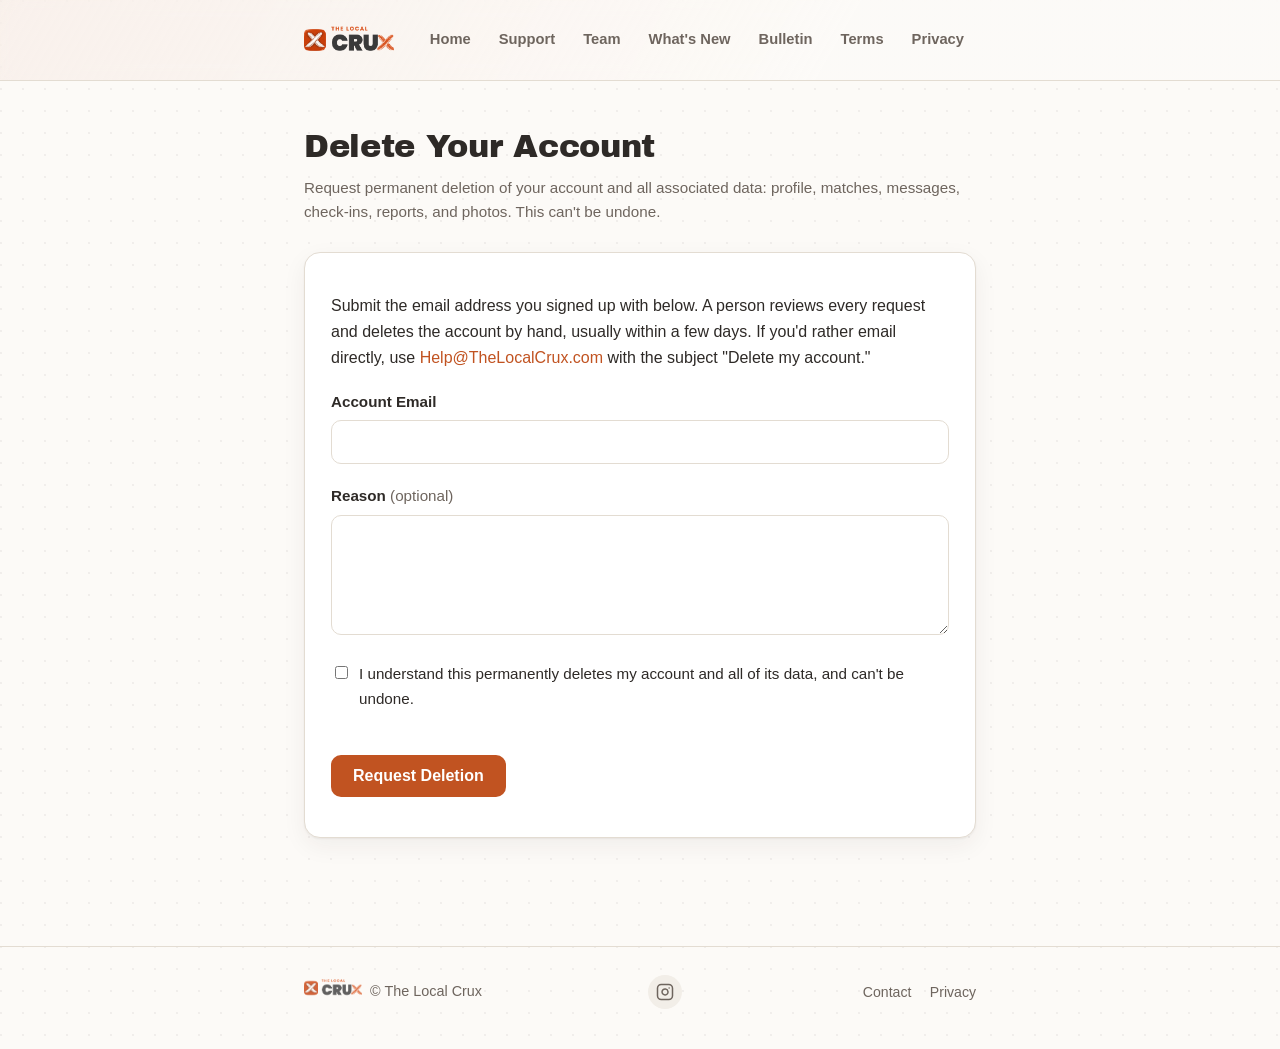
==== account-deletion.html @ 985649b0 "Fix remaining grammar issues found in dedicated pass - Privacy Policy: display-name terminology now " ====
<!doctype html>
<html lang="en">
<head>
<meta charset="utf-8">
<meta name="viewport" content="width=device-width, initial-scale=1">
<title>The Local Crux: Delete Your Account</title>
<meta name="description" content="Request permanent deletion of your account and data on The Local Crux.">
<link rel="icon" type="image/png" sizes="32x32" href="assets/favicon-32.png">
<link rel="icon" type="image/png" sizes="16x16" href="assets/favicon-16.png">
<link rel="apple-touch-icon" sizes="180x180" href="assets/apple-touch-icon.png">
<link rel="preconnect" href="https://fonts.googleapis.com">
<link rel="preconnect" href="https://fonts.gstatic.com" crossorigin>
<link href="https://fonts.googleapis.com/css2?family=Archivo+Black&display=swap" rel="stylesheet">
<link rel="stylesheet" href="assets/style.css">
<script src="https://challenges.cloudflare.com/turnstile/v0/api.js" async defer></script>
</head>
<body>
  <header class="site">
    <div class="wrap">
      <a class="brand" href="/" aria-label="The Local Crux">
        <picture>
          <source srcset="assets/logo-dark.png" media="(prefers-color-scheme: dark)">
          <img src="assets/logo-light.png" alt="The Local Crux">
        </picture>
      </a>
      <nav>
        <a href="/">Home</a>
        <a href="support.html">Support</a>
        <a href="team.html">Team</a>
        <a href="whats-new.html">What's New</a>
        <a href="bulletin-submit.html">Bulletin</a>
        <a href="terms.html">Terms</a>
        <a href="privacy.html">Privacy</a>
      </nav>
    </div>
  </header>

  <main>
    <div class="wrap page-title">
      <h1>Delete Your Account</h1>
      <p class="meta">Request permanent deletion of your account and all associated data: profile, matches, messages, check-ins, reports, and photos. This can't be undone.</p>
    </div>

    <div class="wrap">
      <div class="card">
        <p>Submit the email address you signed up with below. A person reviews every request and deletes the account by hand, usually within a few days. If you'd rather email directly, use <a href="mailto:Help@TheLocalCrux.com">Help@TheLocalCrux.com</a> with the subject "Delete my account."</p>

        <form id="deletion-form">
          <label for="email">Account Email</label>
          <input type="email" id="email" name="email" required maxlength="320">

          <label for="reason">Reason <span class="optional">(optional)</span></label>
          <textarea id="reason" name="reason" maxlength="2000"></textarea>

          <label style="display: flex; align-items: flex-start; gap: 8px; font-weight: 400;">
            <input type="checkbox" id="confirm" required style="width: auto; margin-top: 4px;">
            <span>I understand this permanently deletes my account and all of its data, and can't be undone.</span>
          </label>

          <div class="honeypot" aria-hidden="true">
            <label for="website">Website</label>
            <input type="text" id="website" name="website" tabindex="-1" autocomplete="off">
          </div>

          <div class="cf-turnstile" data-sitekey="0x4AAAAAAEW5UgV8NWczo5ST" data-action="account_deletion_request"></div>

          <button type="submit" id="submit-button" class="btn" style="margin-top: 20px;">Request Deletion</button>
        </form>
        <p id="status" class="status" role="status"></p>
      </div>
    </div>
  </main>

  <footer class="site">
    <div class="wrap">
      <div class="brand">
        <picture>
          <source srcset="assets/logo-dark.png" media="(prefers-color-scheme: dark)">
          <img src="assets/logo-light.png" alt="">
        </picture>
        <span>© The Local Crux</span>
      </div>
      <div class="social-links">
        <a href="https://www.instagram.com/thelocalcrux/" target="_blank" rel="noopener" aria-label="Follow The Local Crux on Instagram">
          <svg width="18" height="18" viewBox="0 0 24 24" fill="none" stroke="currentColor" stroke-width="2" stroke-linecap="round" stroke-linejoin="round"><rect x="2" y="2" width="20" height="20" rx="5"/><path d="M16 11.37A4 4 0 1 1 12.63 8 4 4 0 0 1 16 11.37z"/><line x1="17.5" y1="6.5" x2="17.51" y2="6.5"/></svg>
        </a>
      </div>
      <nav>
        <a href="mailto:Help@TheLocalCrux.com">Contact</a>
        <a href="privacy.html">Privacy</a>
      </nav>
    </div>
  </footer>

  <script>
    const ENDPOINT = "https://xioisuktsokyuupnobes.supabase.co/functions/v1/account-deletion-request";
    const form = document.getElementById("deletion-form");
    const statusEl = document.getElementById("status");
    const submitButton = document.getElementById("submit-button");

    form.addEventListener("submit", async (event) => {
      event.preventDefault();
      statusEl.textContent = "";
      statusEl.className = "status";

      const turnstileToken = form.querySelector('[name="cf-turnstile-response"]')?.value;
      if (!turnstileToken) {
        statusEl.textContent = "Please complete the verification check above.";
        statusEl.className = "status error";
        return;
      }

      submitButton.disabled = true;
      statusEl.textContent = "Submitting…";

      const body = {
        email: form.email.value.trim(),
        reason: form.reason.value.trim(),
        website: form.website.value,
        turnstile_token: turnstileToken,
      };

      try {
        const response = await fetch(ENDPOINT, {
          method: "POST",
          headers: { "Content-Type": "application/json" },
          body: JSON.stringify(body),
        });
        const result = await response.json();
        if (!response.ok || !result.ok) {
          throw new Error(result.error || "Something went wrong.");
        }
        form.style.display = "none";
        statusEl.textContent = "Thanks, we've received your request and will delete your account and data within a few days.";
        statusEl.className = "status success";
      } catch (error) {
        statusEl.textContent = "Couldn't submit that: " + error.message + " You can also email Help@TheLocalCrux.com directly.";
        statusEl.className = "status error";
        submitButton.disabled = false;
        if (window.turnstile) {
          window.turnstile.reset();
        }
      }
    });
  </script>

  <script data-name="BMC-Widget" data-cfasync="false" src="https://cdnjs.buymeacoffee.com/1.0.0/widget.prod.min.js" data-id="thelocalcrux" data-description="Support me on Buy me a coffee!" data-message="" data-color="#C15321" data-position="Right" data-x_margin="18" data-y_margin="18"></script>
</body>
</html>
---- assets/style.css ----
/* The Local Crux — shared site styling.
   Tokens mirror the app's own CruxColors (lib/theme.dart) exactly, light
   and dark, so the website and the app read as the same product. */

:root {
  --crux-orange: #c15321;
  --crux-orange-pressed: #9a4119;
  --crux-orange-wash: #f6e9e2;
  --crux-charcoal: #2e2a27;
  --crux-slate: #6e655e;
  --crux-ivory: #fcfaf7;
  --crux-stone: #f2eee8;
  --crux-sand: #e3dcd2;
  --crux-danger: #b3261e;

  --bg: var(--crux-ivory);
  --bg-card: #ffffff;
  --text: var(--crux-charcoal);
  --text-muted: var(--crux-slate);
  --accent: var(--crux-orange);
  --accent-pressed: var(--crux-orange-pressed);
  --accent-wash: var(--crux-orange-wash);
  --border: var(--crux-sand);
  --shadow: 0 1px 2px rgba(46, 42, 39, 0.06), 0 8px 24px rgba(46, 42, 39, 0.06);

  /* Grades (5.10a, V4) are set in a distinct face at every gym and
     guidebook — borrowed here for anything that's a version/build/date
     tag rather than prose, so it reads as data, not a heading. */
  --font-mono: "IBM Plex Mono", ui-monospace, SFMono-Regular, Menlo, Consolas, monospace;
}

@media (prefers-color-scheme: dark) {
  :root {
    --crux-orange: #d97757;
    --crux-orange-pressed: #f0a87e;
    --crux-orange-wash: #3d2a20;
    --crux-charcoal: #f2eee8;
    --crux-slate: #a79c92;
    --crux-ivory: #1c1917;
    --crux-stone: #352e28;
    --crux-sand: #453d36;

    --bg: var(--crux-ivory);
    --bg-card: #221f1c;
    --text: var(--crux-charcoal);
    --text-muted: var(--crux-slate);
    --accent: var(--crux-orange);
    --accent-pressed: var(--crux-orange-pressed);
    --accent-wash: var(--crux-orange-wash);
    --border: var(--crux-sand);
    --shadow: 0 1px 2px rgba(0, 0, 0, 0.3), 0 8px 24px rgba(0, 0, 0, 0.35);
  }
}

* { box-sizing: border-box; }

html { color-scheme: light dark; }

body {
  margin: 0;
  font-family: -apple-system, BlinkMacSystemFont, "Segoe UI", Roboto, Helvetica, Arial, sans-serif;
  color: var(--text);
  background: var(--bg);
  /* A faint chalk-dust grain over the page background — texture, not a
     photo, so it stays fast and never looks like generic stock art. */
  background-image:
    radial-gradient(circle at 1px 1px, rgba(110, 101, 94, 0.08) 1px, transparent 0);
  background-size: 22px 22px;
  line-height: 1.6;
  -webkit-font-smoothing: antialiased;
}

a { color: var(--accent); text-decoration: none; }
a:hover { text-decoration: underline; }

.wrap {
  max-width: 720px;
  margin: 0 auto;
  padding: 0 24px;
}

/* ---------------------------------------------------------------------
   Header
--------------------------------------------------------------------- */

header.site {
  position: sticky;
  top: 0;
  z-index: 20;
  border-bottom: 1px solid var(--border);
  /* A soft warm-to-neutral wash, not a full accent gradient -- the header
     still needs to read as chrome, not another content card. Translucent
     (color-mix against transparent) so the backdrop blur actually shows
     through scrolled content underneath, rather than sitting on solid. */
  background: linear-gradient(
    120deg,
    color-mix(in srgb, var(--accent-wash) 55%, transparent),
    color-mix(in srgb, var(--bg) 92%, transparent) 65%
  );
  backdrop-filter: blur(10px);
  -webkit-backdrop-filter: blur(10px);
}

header.site .wrap {
  display: flex;
  align-items: center;
  justify-content: space-between;
  padding-top: 20px;
  padding-bottom: 20px;
  gap: 16px;
  flex-wrap: wrap;
}

header.site .brand {
  display: flex;
  align-items: center;
  gap: 10px;
  /* Flex items default to min-width: auto, which refuses to shrink below
     content size and defeats the row's own flex-wrap — on a narrow phone
     this silently widened the whole page instead of wrapping the nav. */
  min-width: 0;
}

header.site .brand img {
  height: 28px;
  width: auto;
  display: block;
}

header.site nav {
  display: flex;
  gap: 4px;
  flex-wrap: wrap;
  min-width: 0;
}

header.site nav a {
  color: var(--text-muted);
  font-size: 0.92em;
  font-weight: 600;
  padding: 8px 12px;
  border-radius: 999px;
  text-decoration: none;
  transition: background-color 0.15s ease, color 0.15s ease;
}

header.site nav a:hover {
  background: var(--accent-wash);
  color: var(--accent-pressed);
}

header.site nav a.current {
  background: var(--accent-wash);
  color: var(--accent-pressed);
}

/* ---------------------------------------------------------------------
   Hero (index.html only)
--------------------------------------------------------------------- */

.hero {
  position: relative;
  /* Longhand on purpose: this element is always .hero.wrap together, and
     a padding shorthand here would silently zero .wrap's left/right
     padding (a 3-value shorthand's implied left = its right = 0) --
     real bug, caught testing at a phone width, edge-to-edge text. */
  padding-top: 56px;
  padding-bottom: 8px;
  text-align: center;
  overflow: hidden;
}

/* The signature: a dashed beta line with two marked holds, the way a
   climber marks a route on a topo photo — behind the headline rather
   than illustrating anything literally. Static, not animated: the
   line itself is the moment, it doesn't need to move too. */
/* A soft glow, not a spotlight -- centered behind the mark/headline,
   the same accent used everywhere else rather than a new color. */
.hero::before {
  content: "";
  position: absolute;
  top: -80px;
  left: 50%;
  transform: translateX(-50%);
  width: 520px;
  height: 420px;
  background: radial-gradient(circle, var(--accent) 0%, transparent 68%);
  opacity: 0.14;
  z-index: 0;
  pointer-events: none;
}

@media (prefers-color-scheme: dark) {
  .hero::before { opacity: 0.22; }
}

.hero .route-line {
  position: absolute;
  top: -10px;
  left: 50%;
  transform: translateX(-50%);
  width: min(640px, 160%);
  height: auto;
  opacity: 0.55;
  z-index: 0;
  pointer-events: none;
}

@media (prefers-color-scheme: dark) {
  .hero .route-line { opacity: 0.4; }
}

.hero .eyebrow {
  position: relative;
  z-index: 1;
  display: inline-block;
  font-size: 0.78em;
  font-weight: 700;
  letter-spacing: 0.14em;
  text-transform: uppercase;
  color: var(--accent-pressed);
  margin: 0 0 14px;
}

.hero img.mark,
.hero h1,
.hero .tagline {
  position: relative;
  z-index: 1;
}

.hero h1 .accent { color: var(--accent); }

.hero img.mark {
  width: 88px;
  height: 88px;
  border-radius: 22px;
  box-shadow: var(--shadow);
  margin-bottom: 24px;
}

.hero h1 {
  font-family: "Archivo Black", -apple-system, BlinkMacSystemFont, sans-serif;
  font-weight: 400;
  font-size: clamp(2rem, 5vw, 2.8rem);
  letter-spacing: -0.01em;
  margin: 0 0 12px;
  color: var(--text);
}

.hero .tagline {
  font-size: 1.15em;
  color: var(--text-muted);
  max-width: 480px;
  margin: 0 auto;
}

.download-stack {
  display: flex;
  flex-direction: column;
  gap: 14px;
  margin-top: 32px;
}

.download-card {
  margin: 0;
  padding: 18px 22px;
}

.download-card-actions {
  display: flex;
  gap: 10px;
  flex: none;
}

/* Both cards: instructions on top, then the button(s), then (Android only)
   the disclaimer below that — a plain vertical stack of direct children,
   uniform between the two cards. */
.download-card-stacked strong { display: block; margin-bottom: 4px; }
.download-card-stacked > p { margin: 0 0 14px; }
.download-card-stacked .btn { display: inline-flex; }
.download-card-stacked .download-card-actions { margin-bottom: 12px; }
.download-card-stacked .download-note { margin-top: 0; }
.download-card-stacked .btn + .download-note { margin-top: 14px; }

@media (max-width: 640px) {
  .download-card-actions {
    flex-direction: column;
    align-items: stretch;
    width: 100%;
  }
}

.download-note {
  color: var(--text-muted);
  font-size: 0.85em;
  margin: 12px 0 0;
}

/* ---------------------------------------------------------------------
   Page header (legal / form pages — no hero, just a title block)
--------------------------------------------------------------------- */

.page-title {
  /* Longhand — see .hero's comment above, same collision with .wrap. */
  padding-top: 40px;
  padding-bottom: 8px;
}

.page-title h1 {
  font-family: "Archivo Black", -apple-system, BlinkMacSystemFont, sans-serif;
  font-weight: 400;
  font-size: 2rem;
  letter-spacing: -0.01em;
  margin: 0 0 4px;
  color: var(--text);
}

.page-title .meta {
  color: var(--text-muted);
  margin: 0;
  font-size: 0.95em;
}

/* ---------------------------------------------------------------------
   Content sections
--------------------------------------------------------------------- */

main { padding-bottom: 32px; }

h2 {
  font-size: 1.3em;
  margin-top: 44px;
  margin-bottom: 12px;
  display: flex;
  align-items: center;
  gap: 10px;
}

h2 svg { flex: none; color: var(--accent); }

.card {
  background: var(--bg-card);
  border: 1px solid var(--border);
  border-radius: 16px;
  padding: 24px 26px;
  margin: 20px 0;
  box-shadow: var(--shadow);
}

.card strong {
  display: block;
  font-size: 1.05em;
  margin-bottom: 6px;
}

/* A version/build tag styled like a grade badge — whats-new.html. */
.build-tag {
  display: inline-block;
  font-family: var(--font-mono);
  font-size: 0.85em;
  font-weight: 600;
  letter-spacing: 0.02em;
  color: var(--accent-pressed);
  background: var(--accent-wash);
  padding: 3px 10px;
  border-radius: 6px;
}

.card p:last-child { margin-bottom: 0; }

.card-grid {
  display: grid;
  grid-template-columns: 1fr;
  gap: 16px;
  margin: 20px 0;
}

@media (min-width: 620px) {
  .card-grid { grid-template-columns: 1fr 1fr; }
}

.card-grid .card { margin: 0; }

.icon-badge {
  display: inline-flex;
  align-items: center;
  justify-content: center;
  width: 40px;
  height: 40px;
  border-radius: 12px;
  background: var(--accent-wash);
  color: var(--accent-pressed);
  margin-bottom: 12px;
}

/* ---------------------------------------------------------------------
   Meet the Team (team.html)
--------------------------------------------------------------------- */

.team-grid {
  display: grid;
  grid-template-columns: 1fr;
  gap: 16px;
  margin: 20px 0;
}

@media (min-width: 620px) {
  .team-grid { grid-template-columns: 1fr 1fr; }
}

.team-card {
  margin: 0;
  text-align: center;
}

.team-photo {
  width: 140px;
  height: 140px;
  border-radius: 50%;
  object-fit: cover;
  margin: 0 auto 16px;
  display: block;
}

.team-card strong { font-size: 1.15em; margin-bottom: 2px; }

.team-pronouns {
  font-family: var(--font-mono);
  font-weight: 400;
  font-size: 0.75em;
  color: var(--text-muted);
}

.team-title {
  color: var(--accent-pressed);
  font-weight: 600;
  font-size: 0.9em;
  margin: 0 0 12px;
}

.team-email {
  font-size: 0.9em;
  margin: 14px 0 0;
}

.team-links {
  display: flex;
  justify-content: center;
  flex-wrap: wrap;
  gap: 10px;
  margin-top: 14px;
}

.team-links .btn {
  padding: 8px 16px;
  font-size: 0.9em;
}

.team-contact {
  text-align: center;
  color: var(--text-muted);
  margin: 28px 0 0;
}

.team-bio-pending {
  color: var(--text-muted);
  font-style: italic;
}

/* ---------------------------------------------------------------------
   Buttons
--------------------------------------------------------------------- */

.btn {
  display: inline-flex;
  align-items: center;
  gap: 8px;
  background: var(--accent);
  color: #fff;
  border: none;
  border-radius: 10px;
  padding: 12px 22px;
  font-size: 1em;
  font-weight: 600;
  cursor: pointer;
  text-decoration: none;
  transition: background-color 0.15s ease, transform 0.1s ease;
}

.btn:hover { background: var(--accent-pressed); text-decoration: none; }
.btn:active { transform: scale(0.98); }
.btn:disabled { opacity: 0.6; cursor: default; }

.btn.secondary {
  background: transparent;
  color: var(--accent);
  border: 1.5px solid var(--accent);
}

.btn.secondary:hover { background: var(--accent-wash); }

/* ---------------------------------------------------------------------
   Doc nav (legal pages' Terms · Privacy · Liability · Guidelines strip)
--------------------------------------------------------------------- */

.doc-nav {
  display: flex;
  flex-wrap: wrap;
  gap: 6px 4px;
  margin: 18px 0 8px;
  padding: 0;
  list-style: none;
}

.doc-nav a, .doc-nav strong {
  font-size: 0.88em;
  padding: 6px 12px;
  border-radius: 999px;
  text-decoration: none;
}

.doc-nav a {
  color: var(--text-muted);
  background: var(--crux-stone);
}

.doc-nav a:hover { background: var(--accent-wash); color: var(--accent-pressed); }

.doc-nav strong {
  color: var(--accent-pressed);
  background: var(--accent-wash);
  font-weight: 700;
}

/* ---------------------------------------------------------------------
   Form (bulletin-submit.html)
--------------------------------------------------------------------- */

form label {
  display: block;
  font-weight: 600;
  margin: 20px 0 6px;
  font-size: 0.95em;
}

form label .optional { font-weight: 400; color: var(--text-muted); }

input[type="text"], input[type="email"], input[type="url"], input[type="number"],
input[type="date"], textarea, select {
  width: 100%;
  padding: 12px 14px;
  border: 1.5px solid var(--border);
  border-radius: 10px;
  font-size: 1em;
  font-family: inherit;
  background: var(--bg-card);
  color: var(--text);
}

input:focus, textarea:focus, select:focus {
  outline: none;
  border-color: var(--accent);
}

textarea { min-height: 120px; resize: vertical; }

.honeypot { position: absolute; left: -9999px; width: 1px; height: 1px; overflow: hidden; }

.cf-turnstile { margin-top: 24px; }

.status { margin-top: 16px; font-size: 0.95em; }
.status.error { color: var(--crux-danger); }
.status.success { color: #1a7a3a; }

/* ---------------------------------------------------------------------
   Legal doc body (headings/paragraphs from legal_documents.dart)
--------------------------------------------------------------------- */

.legal-body ul { padding-left: 22px; }
.legal-body li { margin-bottom: 8px; }

/* ---------------------------------------------------------------------
   Footer
--------------------------------------------------------------------- */

footer.site {
  border-top: 1px solid var(--border);
  margin-top: 56px;
}

footer.site .wrap {
  padding: 28px 24px 40px;
  display: flex;
  align-items: center;
  justify-content: space-between;
  flex-wrap: wrap;
  gap: 12px;
}

footer.site .brand {
  display: flex;
  align-items: center;
  gap: 8px;
  color: var(--text-muted);
  font-size: 0.9em;
}

footer.site .brand img { height: 18px; width: auto; opacity: 0.8; }

footer.site nav a {
  color: var(--text-muted);
  font-size: 0.88em;
  margin-left: 14px;
}

.social-links {
  display: flex;
  align-items: center;
  gap: 10px;
}

.social-links a {
  display: inline-flex;
  align-items: center;
  justify-content: center;
  width: 34px;
  height: 34px;
  border-radius: 999px;
  color: var(--text-muted);
  background: var(--crux-stone);
  transition: background-color 0.15s ease, color 0.15s ease;
}

.social-links a:hover {
  background: var(--accent-wash);
  color: var(--accent-pressed);
  text-decoration: none;
}
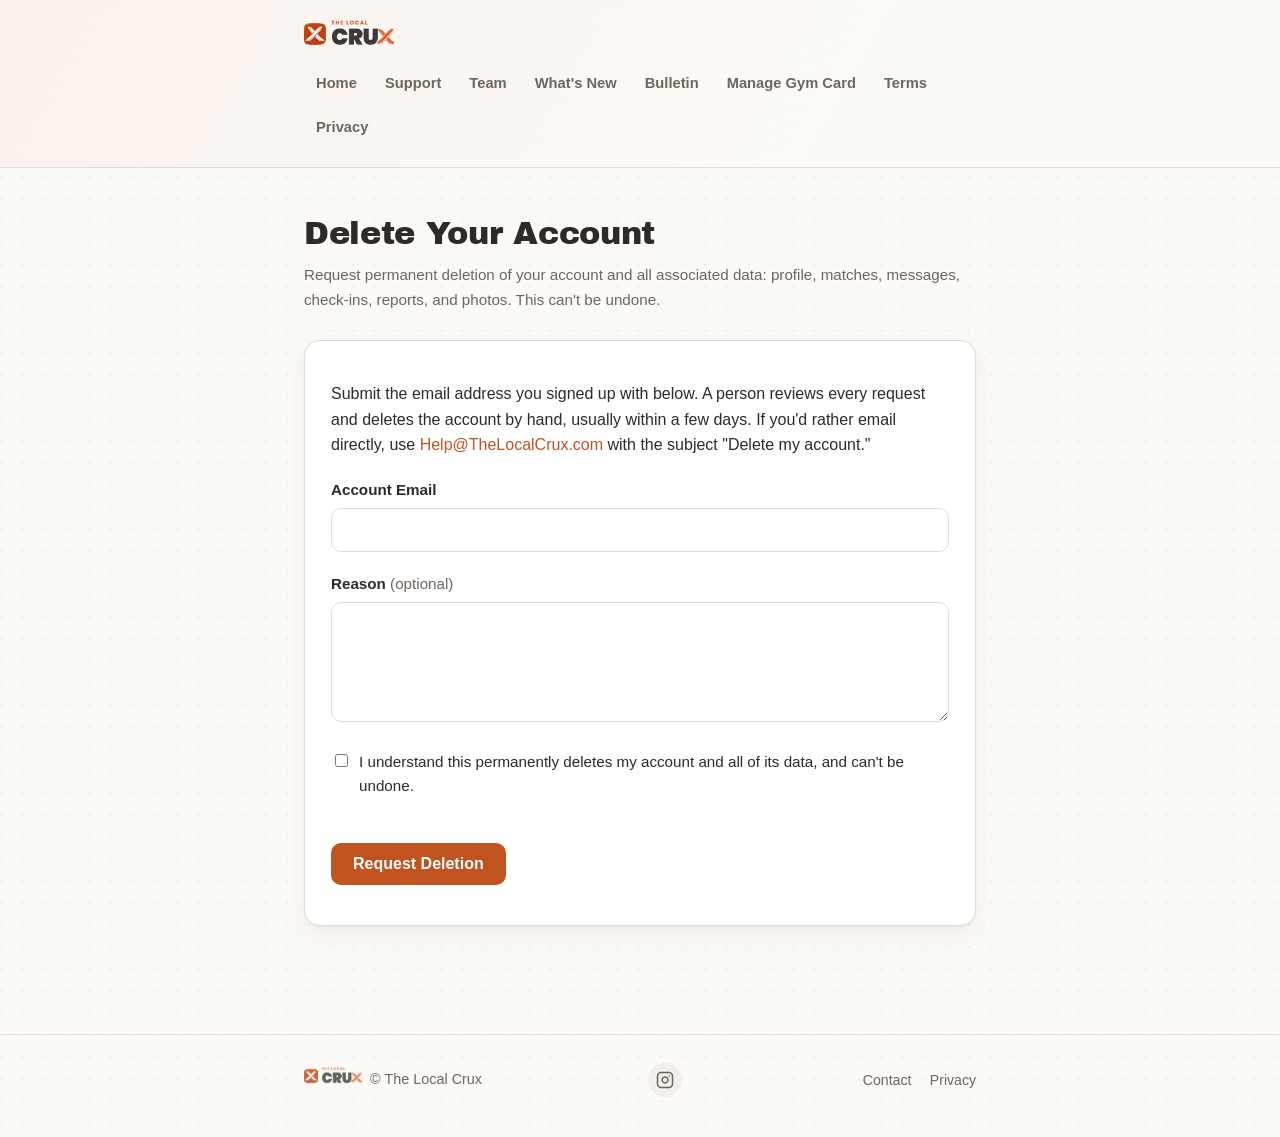
==== commit c3f50669: "Add "Manage Gym Card" to the main site nav (Local Crux Flutter issue #373) Requested directly: a top" ====
--- a/account-deletion.html
+++ b/account-deletion.html
@@ -13,6 +13,33 @@
 <link href="https://fonts.googleapis.com/css2?family=Archivo+Black&display=swap" rel="stylesheet">
 <link rel="stylesheet" href="assets/style.css">
 <script src="https://challenges.cloudflare.com/turnstile/v0/api.js" async defer></script>
+<script defer src='https://static.cloudflareinsights.com/beacon.min.js' data-cf-beacon='{"token": "0640dd675be24d40ba9351e78dc34232"}'></script>
+<script>
+(function () {
+  try {
+    var params = new URLSearchParams(location.search);
+    var src = params.get("src");
+    if (!src) return;
+    fetch("https://xioisuktsokyuupnobes.supabase.co/rest/v1/rpc/record_tagged_visit", {
+      method: "POST",
+      headers: {
+        "Content-Type": "application/json",
+        "apikey": "sb_publishable_szx3egTPABoU3xKzowV3KA_W9XIk4cz",
+        "Authorization": "Bearer sb_publishable_szx3egTPABoU3xKzowV3KA_W9XIk4cz"
+      },
+      body: JSON.stringify({
+        p_path: location.pathname,
+        p_src: src,
+        p_referrer: document.referrer || "",
+        p_user_agent: navigator.userAgent || ""
+      })
+    }).catch(function () {});
+    params.delete("src");
+    var qs = params.toString();
+    history.replaceState(null, "", location.pathname + (qs ? "?" + qs : "") + location.hash);
+  } catch (e) {}
+})();
+</script>
 </head>
 <body>
   <header class="site">
@@ -29,6 +56,7 @@
         <a href="team.html">Team</a>
         <a href="whats-new.html">What's New</a>
         <a href="bulletin-submit.html">Bulletin</a>
+        <a href="partner-login.html">Manage Gym Card</a>
         <a href="terms.html">Terms</a>
         <a href="privacy.html">Privacy</a>
       </nav>
--- a/assets/style.css
+++ b/assets/style.css
@@ -500,6 +500,23 @@
 
 .btn.secondary:hover { background: var(--accent-wash); }
 
+/* Step-number badges on the Android download card's two buttons (#367) --
+   currentColor so it reads correctly whether the button it's inside is
+   filled (white currentColor) or hollow (accent-colored currentColor),
+   no separate light/dark handling needed. */
+.step-number {
+  display: inline-flex;
+  align-items: center;
+  justify-content: center;
+  width: 20px;
+  height: 20px;
+  border-radius: 999px;
+  border: 1.5px solid currentColor;
+  font-size: 0.75em;
+  font-weight: 700;
+  flex: none;
+}
+
 /* ---------------------------------------------------------------------
    Doc nav (legal pages' Terms · Privacy · Liability · Guidelines strip)
 --------------------------------------------------------------------- */
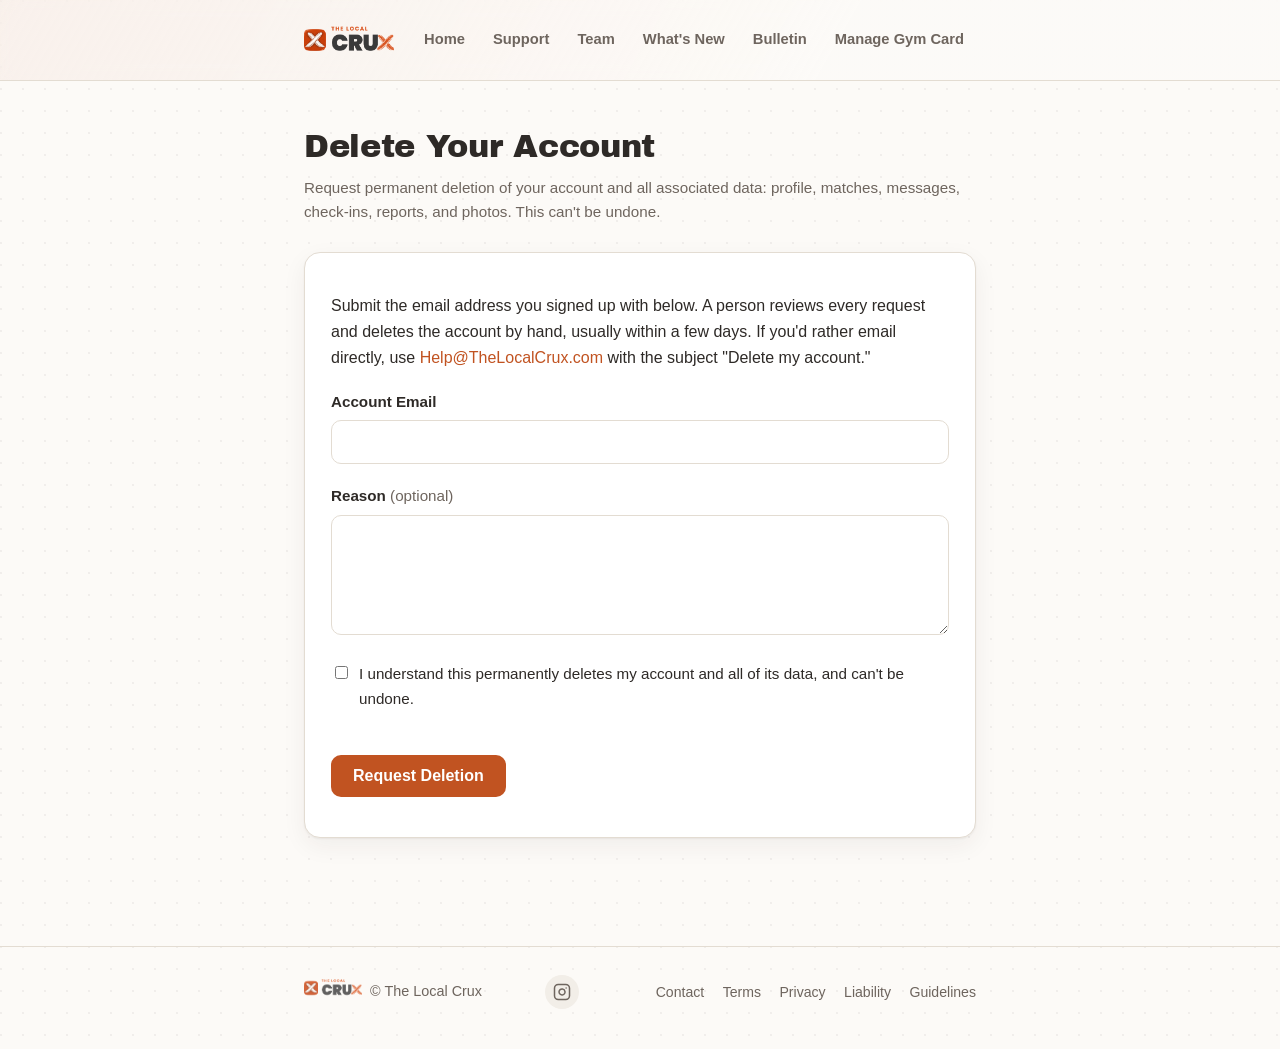
==== commit 71147900: "Move legal doc links out of the main nav, into the footer on every page Requested directly: the top " ====
--- a/account-deletion.html
+++ b/account-deletion.html
@@ -57,8 +57,6 @@
         <a href="whats-new.html">What's New</a>
         <a href="bulletin-submit.html">Bulletin</a>
         <a href="partner-login.html">Manage Gym Card</a>
-        <a href="terms.html">Terms</a>
-        <a href="privacy.html">Privacy</a>
       </nav>
     </div>
   </header>
@@ -115,7 +113,10 @@
       </div>
       <nav>
         <a href="mailto:Help@TheLocalCrux.com">Contact</a>
+        <a href="terms.html">Terms</a>
         <a href="privacy.html">Privacy</a>
+        <a href="liability.html">Liability</a>
+        <a href="guidelines.html">Guidelines</a>
       </nav>
     </div>
   </footer>
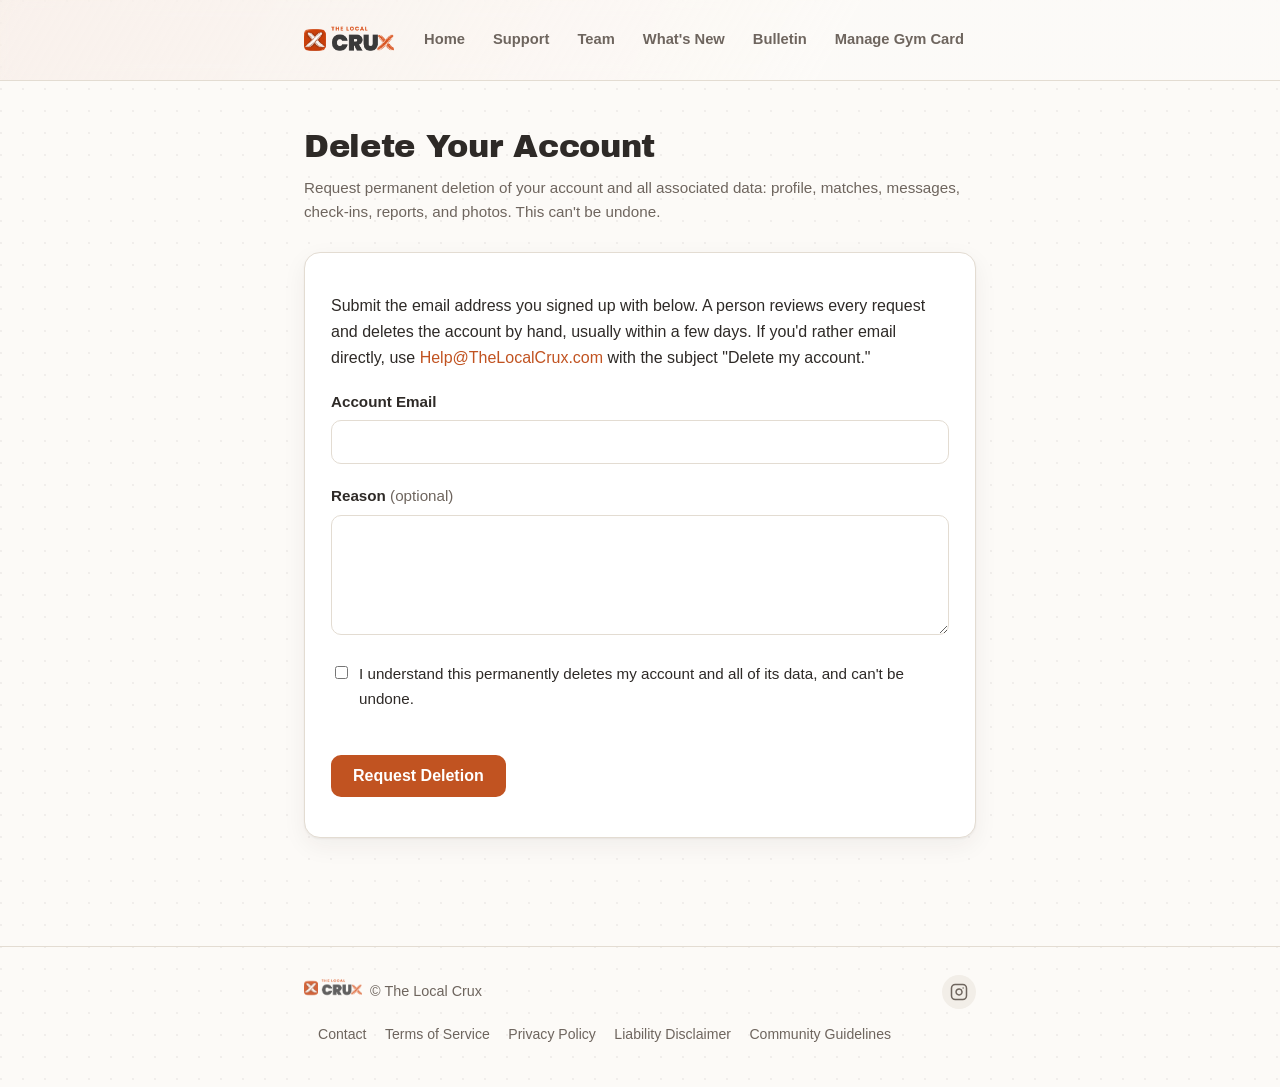
==== commit a0cafa2d: "Use full legal doc names in the footer, not abbreviations Requested directly: "Terms" -> "Terms of S" ====
--- a/account-deletion.html
+++ b/account-deletion.html
@@ -113,10 +113,10 @@
       </div>
       <nav>
         <a href="mailto:Help@TheLocalCrux.com">Contact</a>
-        <a href="terms.html">Terms</a>
-        <a href="privacy.html">Privacy</a>
-        <a href="liability.html">Liability</a>
-        <a href="guidelines.html">Guidelines</a>
+        <a href="terms.html">Terms of Service</a>
+        <a href="privacy.html">Privacy Policy</a>
+        <a href="liability.html">Liability Disclaimer</a>
+        <a href="guidelines.html">Community Guidelines</a>
       </nav>
     </div>
   </footer>
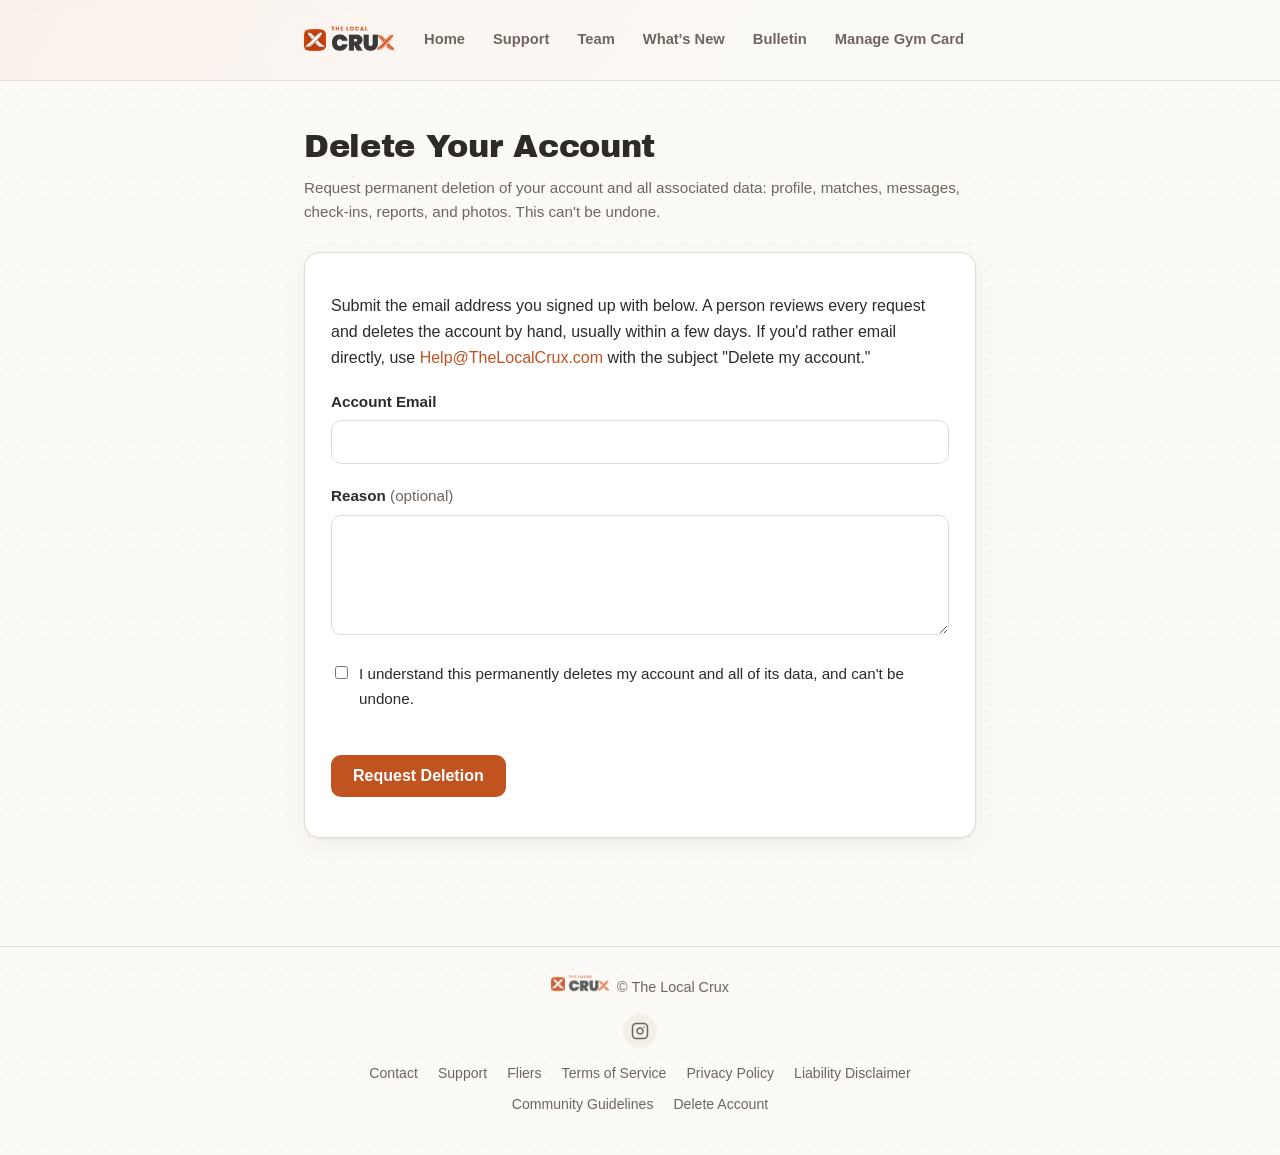
==== commit 8cc32c85: "Same centered footer links on every page, no mid-link wrapping Co-Authored-By: Claude Sonnet 5.5 <no" ====
--- a/account-deletion.html
+++ b/account-deletion.html
@@ -113,10 +113,13 @@
       </div>
       <nav>
         <a href="mailto:Help@TheLocalCrux.com">Contact</a>
+        <a href="support.html">Support</a>
+        <a href="fliers.html">Fliers</a>
         <a href="terms.html">Terms of Service</a>
         <a href="privacy.html">Privacy Policy</a>
         <a href="liability.html">Liability Disclaimer</a>
         <a href="guidelines.html">Community Guidelines</a>
+        <a href="account-deletion.html">Delete Account</a>
       </nav>
     </div>
   </footer>
--- a/assets/style.css
+++ b/assets/style.css
@@ -609,26 +609,34 @@
 footer.site .wrap {
   padding: 28px 24px 40px;
   display: flex;
-  align-items: center;
-  justify-content: space-between;
+  flex-direction: column;
+  align-items: center;
+  justify-content: center;
+  text-align: center;
+  gap: 14px;
+}
+
+footer.site .brand {
+  display: flex;
+  align-items: center;
+  gap: 8px;
+  color: var(--text-muted);
+  font-size: 0.9em;
+}
+
+footer.site .brand img { height: 18px; width: auto; opacity: 0.8; }
+
+footer.site nav {
+  display: flex;
   flex-wrap: wrap;
-  gap: 12px;
-}
-
-footer.site .brand {
-  display: flex;
-  align-items: center;
-  gap: 8px;
-  color: var(--text-muted);
-  font-size: 0.9em;
-}
-
-footer.site .brand img { height: 18px; width: auto; opacity: 0.8; }
+  justify-content: center;
+  gap: 8px 20px;
+}
 
 footer.site nav a {
   color: var(--text-muted);
   font-size: 0.88em;
-  margin-left: 14px;
+  white-space: nowrap;
 }
 
 .social-links {
